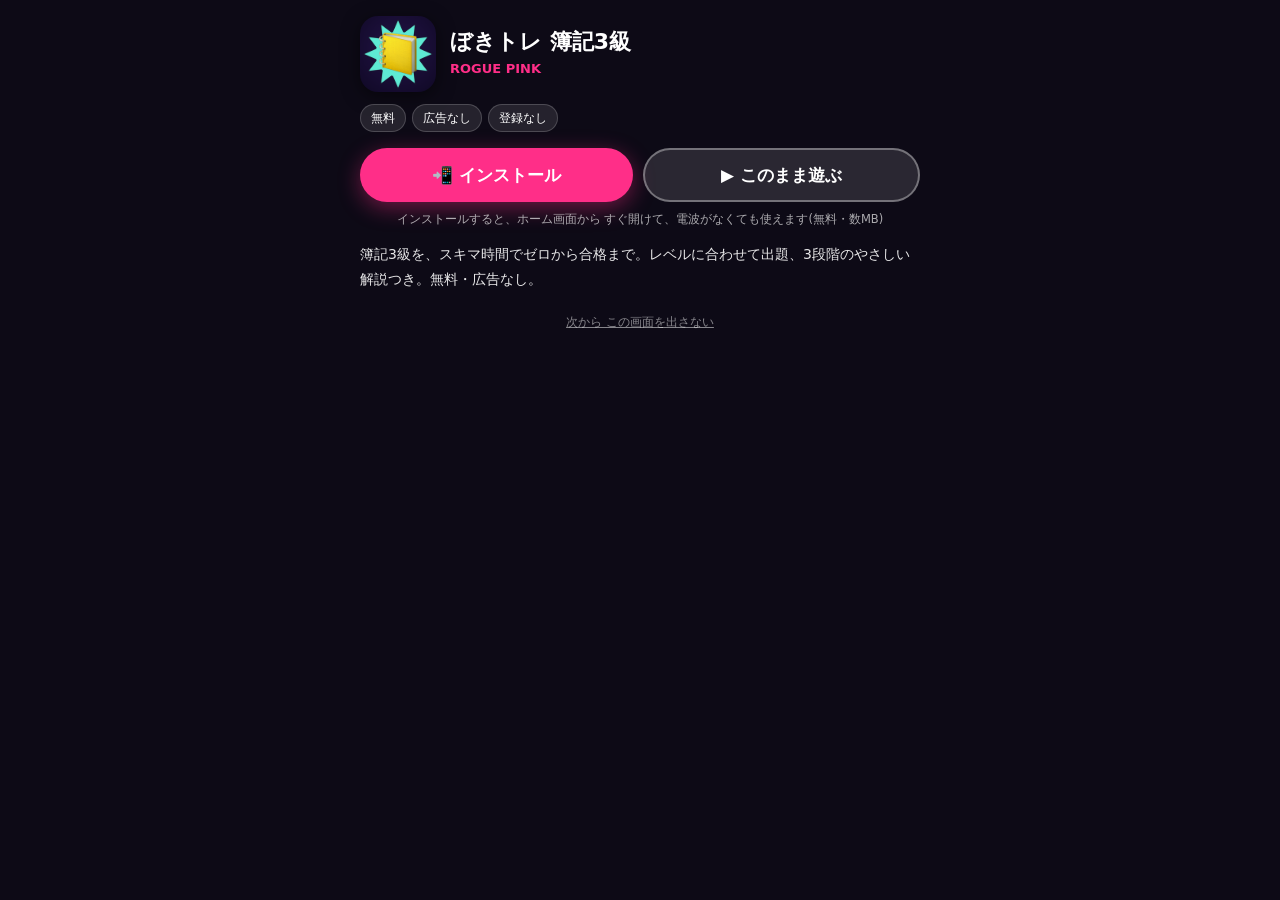
==== index.html @ 9b5cdcf1 "ぼきトレ 簿記3級: 土台(科目一覧・書き方の決まり・確認の道具) Co-Authored-By: Claude Opus 5.5 <noreply@anthropic.com>" ====
<!doctype html>
<html lang="ja">
<head>
<meta charset="utf-8">
<meta name="viewport" content="width=device-width, initial-scale=1, maximum-scale=1, user-scalable=no, viewport-fit=cover">
<meta name="theme-color" content="#0f1a2e">
<title>ぼきトレ 簿記3級</title>
<meta name="description" content="簿記3級を、スキマ時間でゼロから合格まで。レベルに合わせて出題、3段階のやさしい解説つき。無料・広告なし。">
<link rel="manifest" href="manifest.webmanifest">
<link rel="apple-touch-icon" href="apple-touch-icon.png">
<meta name="mobile-web-app-capable" content="yes">
<meta name="apple-mobile-web-app-capable" content="yes">
<meta name="apple-mobile-web-app-title" content="ぼきトレ">
<meta name="apple-mobile-web-app-status-bar-style" content="black-translucent">
<meta property="og:type" content="website">
<meta property="og:title" content="ぼきトレ 簿記3級">
<meta property="og:description" content="簿記3級を、スキマ時間でゼロから合格まで。レベルに合わせて出題、3段階のやさしい解説つき。無料・広告なし。">
<meta property="og:image" content="https://roguepink.github.io/boki3/ogp.jpg">
<meta property="og:image:width" content="1200">
<meta property="og:image:height" content="630">
<meta name="twitter:card" content="summary_large_image">
<style>
  :root { color-scheme: dark; }
  * { box-sizing: border-box; }
  html, body { margin: 0; height: 100%; overflow: hidden; background: #0f1a2e; color: #fff;
    font-family: "Hiragino Sans", "Hiragino Kaku Gothic ProN", "Yu Gothic UI", "Meiryo", "Noto Sans JP", system-ui, sans-serif; }
  canvas { position: fixed; inset: 0; width: 100%; height: 100%; touch-action: none; }
  .overlay { position: fixed; inset: 0; display: flex; flex-direction: column; align-items: center; justify-content: center;
    gap: 16px; text-align: center; padding: env(safe-area-inset-top) 24px env(safe-area-inset-bottom); background: rgba(10, 6, 24, .72); }
  .overlay.hidden { display: none; }
  h1 { margin: 0; font-size: clamp(28px, 8vw, 48px); font-weight: 900; line-height: 1.25; }
  p { margin: 0; line-height: 1.7; }
  button { font: inherit; font-weight: 800; font-size: 20px; padding: 14px 36px; border: 3px solid #1b1430; border-radius: 999px;
    background: #ffe066; color: #1b1430; cursor: pointer; touch-action: manipulation; -webkit-tap-highlight-color: transparent; }
  #hud { position: fixed; top: calc(env(safe-area-inset-top) + 10px); left: 0; right: 0; display: flex; justify-content: space-between;
    padding: 0 16px; font-weight: 800; font-size: 18px; pointer-events: none; text-shadow: 0 2px 0 #1b1430; }
</style>
</head>
<body>
<canvas id="game"></canvas>
<div id="hud"><span id="score">0</span><span id="best"></span></div>
<div id="title" class="overlay">
  <h1>ぼきトレ 簿記3級</h1>
  <p>簿記3級を、スキマ時間でゼロから合格まで。レベルに合わせて出題、3段階のやさしい解説つき。無料・広告なし。</p>
  <button id="btnPlay" type="button">あそぶ</button>
</div>
<div id="over" class="overlay hidden">
  <h1 id="overText">おしまい</h1>
  <p id="overScore"></p>
  <button id="btnAgain" type="button">もういっかい</button>
</div>
<script>
'use strict';
/* ★ これは「ひな型」。ゲームの中身(update / draw / 入力)を ここに作りこむ。
   守ること: 論理サイズを固定して拡縮・タップ操作・最初のタップで開始・ポーズ(blur)・ハイスコア(localStorage)・壊れても固まらない */
var CONFIG = { W: 360, H: 640, DT: 1 / 60, BEST_KEY: 'boki3-best' };
var cv = document.getElementById('game'), ctx = cv.getContext('2d');
var G = { state: 'title', score: 0, best: 0, t: 0, px: CONFIG.W / 2, paused: false };
try { G.best = +localStorage.getItem(CONFIG.BEST_KEY) || 0; } catch (e) {}
document.getElementById('best').textContent = G.best ? 'ベスト ' + G.best : '';

function resize() {
  var dpr = Math.min(window.devicePixelRatio || 1, 3);
  cv.width = Math.round(innerWidth * dpr); cv.height = Math.round(innerHeight * dpr);
  var s = Math.min(cv.width / CONFIG.W, cv.height / CONFIG.H);
  ctx.setTransform(s, 0, 0, s, (cv.width - CONFIG.W * s) / 2, (cv.height - CONFIG.H * s) / 2);
}
addEventListener('resize', resize); resize();

function toLogical(ev) {
  var r = cv.getBoundingClientRect(), s = Math.min(r.width / CONFIG.W, r.height / CONFIG.H);
  return { x: (ev.clientX - r.left - (r.width - CONFIG.W * s) / 2) / s, y: (ev.clientY - r.top - (r.height - CONFIG.H * s) / 2) / s };
}
cv.addEventListener('pointerdown', function (ev) { if (G.state === 'play') G.px = toLogical(ev).x; });
cv.addEventListener('pointermove', function (ev) { if (G.state === 'play' && ev.buttons) G.px = toLogical(ev).x; });
addEventListener('keydown', function (ev) { if (ev.key === 'ArrowLeft') G.px -= 20; if (ev.key === 'ArrowRight') G.px += 20; });

function start(ev) {
  G.state = 'play'; G.score = 0; G.t = 0; G.px = CONFIG.W / 2;
  document.getElementById('title').classList.add('hidden'); document.getElementById('over').classList.add('hidden');
  // iPhone / Android で最初のタップのあとに全画面にする(失敗してもそのまま遊べる)。#play の自動開始では やらない
  if (ev && ev.isTrusted) try {
    var el = document.documentElement, fs = el.requestFullscreen || el.webkitRequestFullscreen;
    var pr = fs && fs.call(el);
    if (pr && pr.catch) pr.catch(function () {});   // 断られても(自動確認のときなど)エラーにしない
  } catch (e) {}
}
function finish() {
  G.state = 'over';
  if (G.score > G.best) { G.best = G.score; try { localStorage.setItem(CONFIG.BEST_KEY, String(G.best)); } catch (e) {} }
  document.getElementById('overScore').textContent = 'スコア ' + G.score + (G.best ? ' / ベスト ' + G.best : '');
  document.getElementById('over').classList.remove('hidden');
}
document.getElementById('btnPlay').addEventListener('click', start);
document.getElementById('btnAgain').addEventListener('click', start);
document.addEventListener('visibilitychange', function () { if (document.hidden) G.paused = true; else G.paused = false; });

function update(dt) {
  G.t += dt; G.score = Math.floor(G.t * 10);
  G.px = Math.max(20, Math.min(CONFIG.W - 20, G.px));
  if (G.t > 15) finish();                       // ← ひな型: 15秒で おしまい。ここに ゲームの勝ち負けを書く
  document.getElementById('score').textContent = G.score;
}
function draw() {
  ctx.fillStyle = '#0f1a2e'; ctx.fillRect(-1000, -1000, 3000, 3000);
  ctx.fillStyle = '#ffe066'; ctx.beginPath(); ctx.arc(G.px, CONFIG.H - 120, 20, 0, 6.283); ctx.fill();   // ← ひな型の 丸
}

var last = 0, acc = 0;
function loop(now) {
  requestAnimationFrame(loop);
  try {
    var dt = Math.min((now - last) / 1000, 0.05); last = now;
    if (G.state === 'play' && !G.paused) { acc += dt; while (acc >= CONFIG.DT) { update(CONFIG.DT); acc -= CONFIG.DT; } }
    draw();
  } catch (e) { console.error(e); }             // 1回の失敗で 全体が止まらないように
}
requestAnimationFrame(function (t) { last = t; loop(t); });
// 確認用: アドレスのうしろに #play をつけると、タイトルを飛ばして すぐ始まる(スクショ・自動確認で使う)
if (location.hash === '#play') start();

// LINE の中で開いたときだけ、1回だけ案内する(LINE の中は画面が小さく、ホーム画面にも入れられない)
(function () {
  var seenKey = 'boki3-line-tip', seen = false;
  try { seen = localStorage.getItem(seenKey) === '1'; } catch (e) {}
  var standalone = (window.matchMedia && matchMedia('(display-mode: standalone)').matches) || navigator.standalone === true;
  if (!/\bLine\//i.test(navigator.userAgent) || standalone || seen) return;
  var bar = document.createElement('div');
  bar.style.cssText = 'position:fixed;left:8px;right:8px;top:calc(64px + env(safe-area-inset-top,0px));z-index:99999;background:#fffaf0;color:#1b1430;border:3px solid #1b1430;border-radius:14px;padding:10px 40px 10px 12px;font:700 13px/1.5 system-ui,sans-serif';
  bar.textContent = 'LINEの中だと画面が小さめです。右下の「…」(または右上の︙)から「ブラウザで開く」を選ぶと、大きく遊べて、ホーム画面にも入れられます。';
  var x = document.createElement('button'); x.type = 'button'; x.setAttribute('aria-label', 'とじる'); x.textContent = '×';
  x.style.cssText = 'position:absolute;top:4px;right:6px;width:32px;height:32px;min-height:0;padding:0;border:0;border-radius:0;box-shadow:none;background:none;font:900 20px/1 system-ui;color:#1b1430;cursor:pointer';
  x.addEventListener('click', function () { try { localStorage.setItem(seenKey, '1'); } catch (e) {} bar.remove(); });
  bar.appendChild(x); addEventListener('load', function () { document.body.appendChild(bar); setTimeout(function () { try { localStorage.setItem(seenKey, '1'); } catch (e) {} bar.remove(); }, 8000); });   // 8秒で消す(遊ぶ画面の合図にかぶらないように。2026-11-14 daruma)
})();

// ホーム画面に入れられる(アプリのように開く)ための登録。file:// や 登録できない所では 何もしない
if ('serviceWorker' in navigator && /^https?:$/.test(location.protocol)) {
  addEventListener('load', function () { navigator.serviceWorker.register('sw.js').catch(function () {}); });
}
</script>
<script>
  // はじめの画面(Google Play 風: インストール / このまま遊ぶ)。install.js が出す。ホーム画面から開いたときは出ない
  window.INSTALL_GATE = { id: 'boki3', name: 'ぼきトレ 簿記3級', icon: 'icon-192.png', tagline: '', desc: '簿記3級を、スキマ時間でゼロから合格まで。レベルに合わせて出題、3段階のやさしい解説つき。無料・広告なし。',
    points: [], shots: [], badges: ['無料', '広告なし', '登録なし'] };
</script>
<script src="install.js"></script>
</body>
</html>
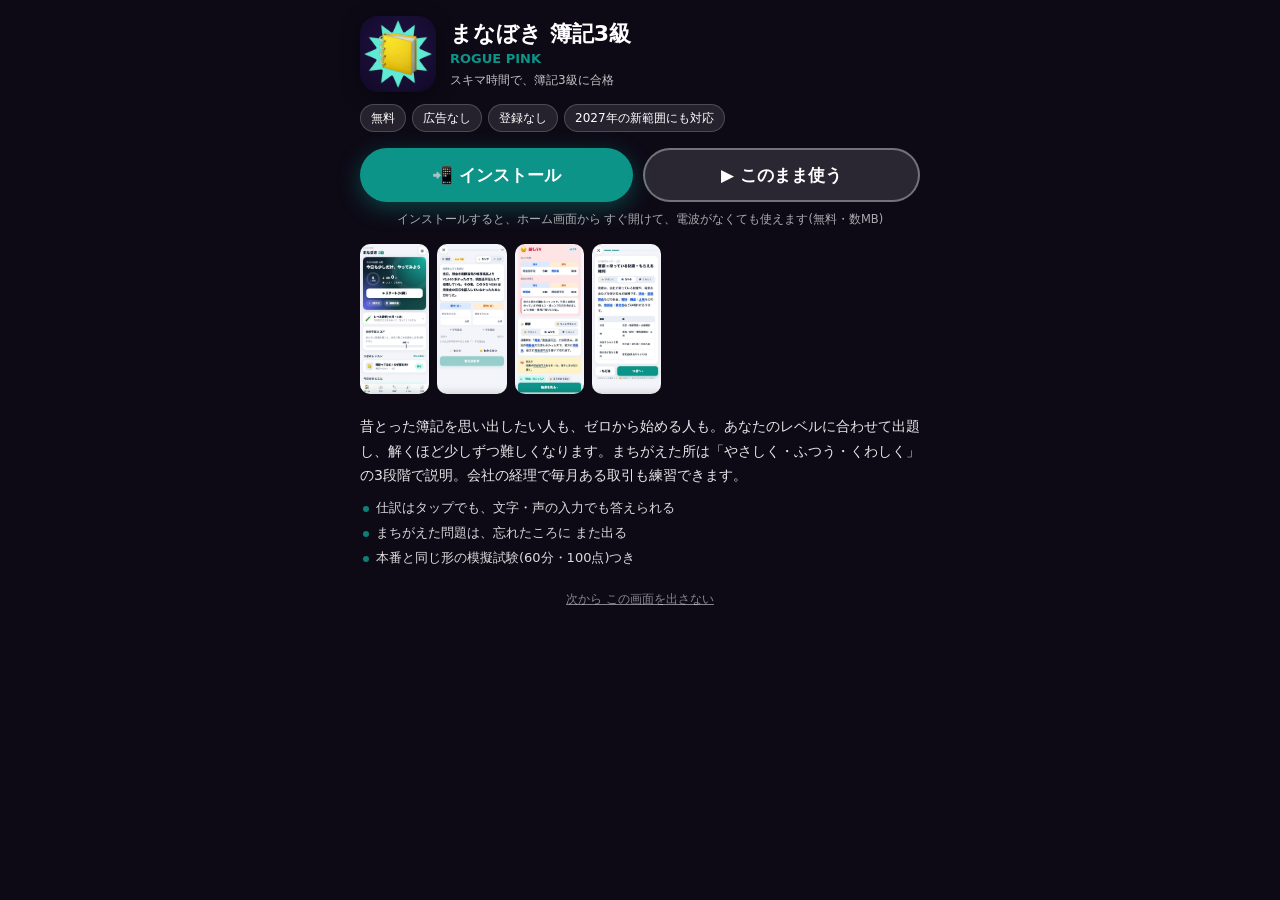
==== commit 58b43dd7: "まなぼき 簿記3級: 最初の完成版 - レベル診断・習熟度で難しさが変わる出題・復習(間隔をあけてもう一度) - 3段階の解説(やさしく/ふつう/くわしく)・まちがいに合わせた補足 - 仕訳はタップ/" ====
--- a/index.html
+++ b/index.html
@@ -2,148 +2,68 @@
 <html lang="ja">
 <head>
 <meta charset="utf-8">
-<meta name="viewport" content="width=device-width, initial-scale=1, maximum-scale=1, user-scalable=no, viewport-fit=cover">
-<meta name="theme-color" content="#0f1a2e">
-<title>ぼきトレ 簿記3級</title>
+<meta name="viewport" content="width=device-width, initial-scale=1, viewport-fit=cover">
+<meta name="theme-color" content="#f3f5fa">
+<title>まなぼき 簿記3級</title>
 <meta name="description" content="簿記3級を、スキマ時間でゼロから合格まで。レベルに合わせて出題、3段階のやさしい解説つき。無料・広告なし。">
 <link rel="manifest" href="manifest.webmanifest">
 <link rel="apple-touch-icon" href="apple-touch-icon.png">
+<link rel="icon" href="icon-192.png">
 <meta name="mobile-web-app-capable" content="yes">
 <meta name="apple-mobile-web-app-capable" content="yes">
-<meta name="apple-mobile-web-app-title" content="ぼきトレ">
-<meta name="apple-mobile-web-app-status-bar-style" content="black-translucent">
+<meta name="apple-mobile-web-app-title" content="まなぼき">
+<meta name="apple-mobile-web-app-status-bar-style" content="default">
 <meta property="og:type" content="website">
-<meta property="og:title" content="ぼきトレ 簿記3級">
+<meta property="og:title" content="まなぼき 簿記3級">
 <meta property="og:description" content="簿記3級を、スキマ時間でゼロから合格まで。レベルに合わせて出題、3段階のやさしい解説つき。無料・広告なし。">
 <meta property="og:image" content="https://roguepink.github.io/boki3/ogp.jpg">
 <meta property="og:image:width" content="1200">
 <meta property="og:image:height" content="630">
 <meta name="twitter:card" content="summary_large_image">
-<style>
-  :root { color-scheme: dark; }
-  * { box-sizing: border-box; }
-  html, body { margin: 0; height: 100%; overflow: hidden; background: #0f1a2e; color: #fff;
-    font-family: "Hiragino Sans", "Hiragino Kaku Gothic ProN", "Yu Gothic UI", "Meiryo", "Noto Sans JP", system-ui, sans-serif; }
-  canvas { position: fixed; inset: 0; width: 100%; height: 100%; touch-action: none; }
-  .overlay { position: fixed; inset: 0; display: flex; flex-direction: column; align-items: center; justify-content: center;
-    gap: 16px; text-align: center; padding: env(safe-area-inset-top) 24px env(safe-area-inset-bottom); background: rgba(10, 6, 24, .72); }
-  .overlay.hidden { display: none; }
-  h1 { margin: 0; font-size: clamp(28px, 8vw, 48px); font-weight: 900; line-height: 1.25; }
-  p { margin: 0; line-height: 1.7; }
-  button { font: inherit; font-weight: 800; font-size: 20px; padding: 14px 36px; border: 3px solid #1b1430; border-radius: 999px;
-    background: #ffe066; color: #1b1430; cursor: pointer; touch-action: manipulation; -webkit-tap-highlight-color: transparent; }
-  #hud { position: fixed; top: calc(env(safe-area-inset-top) + 10px); left: 0; right: 0; display: flex; justify-content: space-between;
-    padding: 0 16px; font-weight: 800; font-size: 18px; pointer-events: none; text-shadow: 0 2px 0 #1b1430; }
-</style>
+<link rel="stylesheet" href="css/app.css">
 </head>
 <body>
-<canvas id="game"></canvas>
-<div id="hud"><span id="score">0</span><span id="best"></span></div>
-<div id="title" class="overlay">
-  <h1>ぼきトレ 簿記3級</h1>
-  <p>簿記3級を、スキマ時間でゼロから合格まで。レベルに合わせて出題、3段階のやさしい解説つき。無料・広告なし。</p>
-  <button id="btnPlay" type="button">あそぶ</button>
-</div>
-<div id="over" class="overlay hidden">
-  <h1 id="overText">おしまい</h1>
-  <p id="overScore"></p>
-  <button id="btnAgain" type="button">もういっかい</button>
-</div>
+<div id="app"><div style="padding:40vh 0 0;text-align:center;color:#8a94aa;font-family:sans-serif">読みこみ中…</div></div>
+<nav id="nav" class="hide"><div class="in">
+  <button data-tab="home"><span class="i">🏠</span>ホーム</button>
+  <button data-tab="learn"><span class="i">📖</span>学ぶ</button>
+  <button data-tab="practice"><span class="i">✏️</span>練習</button>
+  <button data-tab="dict"><span class="i">🔎</span>じてん</button>
+  <button data-tab="stats"><span class="i">📈</span>記録</button>
+</div></nav>
+<div id="sheetBack"></div>
+<div id="sheet"><div class="in"></div></div>
+<div id="toast"></div>
+
+<script src="js/core.js"></script>
+<script src="js/accounts.js"></script>
+<script src="js/figs.js"></script>
+<!-- 中身(js/files.js の一覧と同じ順。足したら両方に書く) -->
+<script src="js/data/q-a.js"></script>
+<script src="js/data/q-b.js"></script>
+<script src="js/data/q-c.js"></script>
+<script src="js/data/lessons-a.js"></script>
+<script src="js/data/lessons-b.js"></script>
+<script src="js/data/glossary-a.js"></script>
+<script src="js/data/glossary-b.js"></script>
+<script src="js/data/tips.js"></script>
+<script src="js/data/exam.js"></script>
+<script src="js/engine.js"></script>
+<script src="js/app.js"></script>
 <script>
-'use strict';
-/* ★ これは「ひな型」。ゲームの中身(update / draw / 入力)を ここに作りこむ。
-   守ること: 論理サイズを固定して拡縮・タップ操作・最初のタップで開始・ポーズ(blur)・ハイスコア(localStorage)・壊れても固まらない */
-var CONFIG = { W: 360, H: 640, DT: 1 / 60, BEST_KEY: 'boki3-best' };
-var cv = document.getElementById('game'), ctx = cv.getContext('2d');
-var G = { state: 'title', score: 0, best: 0, t: 0, px: CONFIG.W / 2, paused: false };
-try { G.best = +localStorage.getItem(CONFIG.BEST_KEY) || 0; } catch (e) {}
-document.getElementById('best').textContent = G.best ? 'ベスト ' + G.best : '';
-
-function resize() {
-  var dpr = Math.min(window.devicePixelRatio || 1, 3);
-  cv.width = Math.round(innerWidth * dpr); cv.height = Math.round(innerHeight * dpr);
-  var s = Math.min(cv.width / CONFIG.W, cv.height / CONFIG.H);
-  ctx.setTransform(s, 0, 0, s, (cv.width - CONFIG.W * s) / 2, (cv.height - CONFIG.H * s) / 2);
-}
-addEventListener('resize', resize); resize();
-
-function toLogical(ev) {
-  var r = cv.getBoundingClientRect(), s = Math.min(r.width / CONFIG.W, r.height / CONFIG.H);
-  return { x: (ev.clientX - r.left - (r.width - CONFIG.W * s) / 2) / s, y: (ev.clientY - r.top - (r.height - CONFIG.H * s) / 2) / s };
-}
-cv.addEventListener('pointerdown', function (ev) { if (G.state === 'play') G.px = toLogical(ev).x; });
-cv.addEventListener('pointermove', function (ev) { if (G.state === 'play' && ev.buttons) G.px = toLogical(ev).x; });
-addEventListener('keydown', function (ev) { if (ev.key === 'ArrowLeft') G.px -= 20; if (ev.key === 'ArrowRight') G.px += 20; });
-
-function start(ev) {
-  G.state = 'play'; G.score = 0; G.t = 0; G.px = CONFIG.W / 2;
-  document.getElementById('title').classList.add('hidden'); document.getElementById('over').classList.add('hidden');
-  // iPhone / Android で最初のタップのあとに全画面にする(失敗してもそのまま遊べる)。#play の自動開始では やらない
-  if (ev && ev.isTrusted) try {
-    var el = document.documentElement, fs = el.requestFullscreen || el.webkitRequestFullscreen;
-    var pr = fs && fs.call(el);
-    if (pr && pr.catch) pr.catch(function () {});   // 断られても(自動確認のときなど)エラーにしない
-  } catch (e) {}
-}
-function finish() {
-  G.state = 'over';
-  if (G.score > G.best) { G.best = G.score; try { localStorage.setItem(CONFIG.BEST_KEY, String(G.best)); } catch (e) {} }
-  document.getElementById('overScore').textContent = 'スコア ' + G.score + (G.best ? ' / ベスト ' + G.best : '');
-  document.getElementById('over').classList.remove('hidden');
-}
-document.getElementById('btnPlay').addEventListener('click', start);
-document.getElementById('btnAgain').addEventListener('click', start);
-document.addEventListener('visibilitychange', function () { if (document.hidden) G.paused = true; else G.paused = false; });
-
-function update(dt) {
-  G.t += dt; G.score = Math.floor(G.t * 10);
-  G.px = Math.max(20, Math.min(CONFIG.W - 20, G.px));
-  if (G.t > 15) finish();                       // ← ひな型: 15秒で おしまい。ここに ゲームの勝ち負けを書く
-  document.getElementById('score').textContent = G.score;
-}
-function draw() {
-  ctx.fillStyle = '#0f1a2e'; ctx.fillRect(-1000, -1000, 3000, 3000);
-  ctx.fillStyle = '#ffe066'; ctx.beginPath(); ctx.arc(G.px, CONFIG.H - 120, 20, 0, 6.283); ctx.fill();   // ← ひな型の 丸
-}
-
-var last = 0, acc = 0;
-function loop(now) {
-  requestAnimationFrame(loop);
-  try {
-    var dt = Math.min((now - last) / 1000, 0.05); last = now;
-    if (G.state === 'play' && !G.paused) { acc += dt; while (acc >= CONFIG.DT) { update(CONFIG.DT); acc -= CONFIG.DT; } }
-    draw();
-  } catch (e) { console.error(e); }             // 1回の失敗で 全体が止まらないように
-}
-requestAnimationFrame(function (t) { last = t; loop(t); });
-// 確認用: アドレスのうしろに #play をつけると、タイトルを飛ばして すぐ始まる(スクショ・自動確認で使う)
-if (location.hash === '#play') start();
-
-// LINE の中で開いたときだけ、1回だけ案内する(LINE の中は画面が小さく、ホーム画面にも入れられない)
-(function () {
-  var seenKey = 'boki3-line-tip', seen = false;
-  try { seen = localStorage.getItem(seenKey) === '1'; } catch (e) {}
-  var standalone = (window.matchMedia && matchMedia('(display-mode: standalone)').matches) || navigator.standalone === true;
-  if (!/\bLine\//i.test(navigator.userAgent) || standalone || seen) return;
-  var bar = document.createElement('div');
-  bar.style.cssText = 'position:fixed;left:8px;right:8px;top:calc(64px + env(safe-area-inset-top,0px));z-index:99999;background:#fffaf0;color:#1b1430;border:3px solid #1b1430;border-radius:14px;padding:10px 40px 10px 12px;font:700 13px/1.5 system-ui,sans-serif';
-  bar.textContent = 'LINEの中だと画面が小さめです。右下の「…」(または右上の︙)から「ブラウザで開く」を選ぶと、大きく遊べて、ホーム画面にも入れられます。';
-  var x = document.createElement('button'); x.type = 'button'; x.setAttribute('aria-label', 'とじる'); x.textContent = '×';
-  x.style.cssText = 'position:absolute;top:4px;right:6px;width:32px;height:32px;min-height:0;padding:0;border:0;border-radius:0;box-shadow:none;background:none;font:900 20px/1 system-ui;color:#1b1430;cursor:pointer';
-  x.addEventListener('click', function () { try { localStorage.setItem(seenKey, '1'); } catch (e) {} bar.remove(); });
-  bar.appendChild(x); addEventListener('load', function () { document.body.appendChild(bar); setTimeout(function () { try { localStorage.setItem(seenKey, '1'); } catch (e) {} bar.remove(); }, 8000); });   // 8秒で消す(遊ぶ画面の合図にかぶらないように。2026-11-14 daruma)
-})();
-
-// ホーム画面に入れられる(アプリのように開く)ための登録。file:// や 登録できない所では 何もしない
-if ('serviceWorker' in navigator && /^https?:$/.test(location.protocol)) {
-  addEventListener('load', function () { navigator.serviceWorker.register('sw.js').catch(function () {}); });
-}
-</script>
-<script>
-  // はじめの画面(Google Play 風: インストール / このまま遊ぶ)。install.js が出す。ホーム画面から開いたときは出ない
-  window.INSTALL_GATE = { id: 'boki3', name: 'ぼきトレ 簿記3級', icon: 'icon-192.png', tagline: '', desc: '簿記3級を、スキマ時間でゼロから合格まで。レベルに合わせて出題、3段階のやさしい解説つき。無料・広告なし。',
-    points: [], shots: [], badges: ['無料', '広告なし', '登録なし'] };
+  window.INSTALL_GATE = {
+    id: 'boki3', name: 'まなぼき 簿記3級', icon: 'icon-192.png', color: '#0d9488',
+    tagline: 'スキマ時間で、簿記3級に合格',
+    badges: ['無料', '広告なし', '登録なし', '2027年の新範囲にも対応'],
+    shots: ['shots/1.jpg', 'shots/2.jpg', 'shots/3.jpg', 'shots/4.jpg'],
+    desc: '昔とった簿記を思い出したい人も、ゼロから始める人も。あなたのレベルに合わせて出題し、解くほど少しずつ難しくなります。まちがえた所は「やさしく・ふつう・くわしく」の3段階で説明。会社の経理で毎月ある取引も練習できます。',
+    points: ['仕訳はタップでも、文字・声の入力でも答えられる', 'まちがえた問題は、忘れたころに また出る', '本番と同じ形の模擬試験(60分・100点)つき'],
+    playLabel: '▶ このまま使う', laterLabel: 'あとで(このまま使う)'
+  };
 </script>
 <script src="install.js"></script>
+<script>
+  if ('serviceWorker' in navigator && location.protocol === 'https:') { navigator.serviceWorker.register('sw.js').catch(function () { }); }
+</script>
 </body>
 </html>
--- a/css/app.css
+++ b/css/app.css
@@ -0,0 +1,426 @@
+/* まなぼき 簿記3級 — 見た目 */
+:root {
+  --bg: #f3f5fa; --bg2: #e9edf6; --card: #ffffff; --ink: #0f1a2e; --ink2: #4a5670; --ink3: #8a94aa; --line: #e3e8f2;
+  --pri: #0d9488; --pri2: #14b8a6; --pri-soft: #ccfbf1; --pri-ink: #ffffff;
+  --dr: #2563eb; --dr-soft: #dbeafe; --cr: #ea580c; --cr-soft: #ffedd5;
+  --ok: #16a34a; --ok-soft: #dcfce7; --ng: #e11d48; --ng-soft: #ffe4e6; --warn: #d97706; --warn-soft: #fef3c7;
+  --g-as: #2563eb; --g-li: #ea580c; --g-eq: #7c3aed; --g-re: #059669; --g-ex: #db2777; --g-mi: #64748b; --g-ot: #64748b;
+  --hero1: #0f1a2e; --hero2: #134e4a;
+  --sh: 0 1px 2px rgba(15, 26, 46, .05), 0 4px 16px rgba(15, 26, 46, .06);
+  --sh2: 0 8px 30px rgba(15, 26, 46, .14);
+  --nav-bg: rgba(255, 255, 255, .88); --pri-sh: rgba(13, 148, 136, .35); --dr-line: rgba(37, 99, 235, .45); --cr-line: rgba(234, 88, 12, .45); --heat1: rgba(13, 148, 136, .3); --heat2: rgba(13, 148, 136, .6);
+  --r: 18px; --r2: 12px;
+  --safe-b: env(safe-area-inset-bottom, 0px); --safe-t: env(safe-area-inset-top, 0px);
+  --font: -apple-system, BlinkMacSystemFont, "Hiragino Sans", "Hiragino Kaku Gothic ProN", "Noto Sans JP", "Yu Gothic UI", Meiryo, sans-serif;
+  color-scheme: light;
+}
+@media (prefers-color-scheme: dark) {
+  :root:not([data-theme="light"]) {
+    --bg: #0b1220; --bg2: #111a2c; --card: #151f33; --ink: #eef2fa; --ink2: #b4bfd4; --ink3: #7c88a2; --line: #24304a;
+    --pri: #2dd4bf; --pri2: #5eead4; --pri-soft: #0f3b38; --pri-ink: #062420;
+    --dr: #60a5fa; --dr-soft: #172a4d; --cr: #fb923c; --cr-soft: #47240f;
+    --ok: #4ade80; --ok-soft: #12351f; --ng: #fb7185; --ng-soft: #44111f; --warn: #fbbf24; --warn-soft: #3d2c0a;
+    --g-as: #60a5fa; --g-li: #fb923c; --g-eq: #a78bfa; --g-re: #34d399; --g-ex: #f472b6; --g-mi: #94a3b8; --g-ot: #94a3b8;
+    --hero1: #0f1a2e; --hero2: #115e59;
+    --sh: 0 1px 2px rgba(0, 0, 0, .3), 0 4px 16px rgba(0, 0, 0, .25); --sh2: 0 8px 30px rgba(0, 0, 0, .5);
+    --nav-bg: rgba(21, 31, 51, .88); --pri-sh: rgba(45, 212, 191, .28); --dr-line: rgba(96, 165, 250, .5); --cr-line: rgba(251, 146, 60, .5); --heat1: rgba(45, 212, 191, .3); --heat2: rgba(45, 212, 191, .6);
+    color-scheme: dark;
+  }
+}
+:root[data-theme="dark"] {
+  --nav-bg: rgba(21, 31, 51, .88); --pri-sh: rgba(45, 212, 191, .28); --dr-line: rgba(96, 165, 250, .5); --cr-line: rgba(251, 146, 60, .5); --heat1: rgba(45, 212, 191, .3); --heat2: rgba(45, 212, 191, .6);
+  --bg: #0b1220; --bg2: #111a2c; --card: #151f33; --ink: #eef2fa; --ink2: #b4bfd4; --ink3: #7c88a2; --line: #24304a;
+  --pri: #2dd4bf; --pri2: #5eead4; --pri-soft: #0f3b38; --pri-ink: #062420;
+  --dr: #60a5fa; --dr-soft: #172a4d; --cr: #fb923c; --cr-soft: #47240f;
+  --ok: #4ade80; --ok-soft: #12351f; --ng: #fb7185; --ng-soft: #44111f; --warn: #fbbf24; --warn-soft: #3d2c0a;
+  --g-as: #60a5fa; --g-li: #fb923c; --g-eq: #a78bfa; --g-re: #34d399; --g-ex: #f472b6; --g-mi: #94a3b8; --g-ot: #94a3b8;
+  --sh: 0 1px 2px rgba(0, 0, 0, .3), 0 4px 16px rgba(0, 0, 0, .25); --sh2: 0 8px 30px rgba(0, 0, 0, .5);
+  color-scheme: dark;
+}
+:root[data-size="l"] { font-size: 18px; }
+* { box-sizing: border-box; -webkit-tap-highlight-color: transparent; }
+html, body { margin: 0; padding: 0; background: var(--bg); color: var(--ink); font-family: var(--font); font-size: 16px; line-height: 1.65; -webkit-text-size-adjust: 100%; }
+body { min-height: 100vh; overscroll-behavior-y: none; }
+button { font: inherit; color: inherit; border: 0; background: none; padding: 0; cursor: pointer; touch-action: manipulation; }
+input, textarea { font: inherit; color: inherit; }
+b, strong { font-weight: 800; }
+.hide { display: none !important; }
+
+/* 画面のわく */
+#app { max-width: 640px; margin: 0 auto; min-height: 100vh; min-height: 100dvh; position: relative; }
+.scr { padding: calc(12px + var(--safe-t)) 16px calc(96px + var(--safe-b)); animation: scrIn .28s ease both; }
+.scr.noNav { padding-bottom: calc(24px + var(--safe-b)); }
+@keyframes scrIn { from { opacity: 0; transform: translateY(8px); } to { opacity: 1; transform: none; } }
+.top { display: flex; align-items: center; gap: 10px; min-height: 48px; margin-bottom: 8px; }
+.top h1 { font-size: 20px; margin: 0; flex: 1; letter-spacing: .02em; }
+.top .sub { font-size: 12px; color: var(--ink3); }
+.iconBtn { width: 42px; height: 42px; border-radius: 14px; display: inline-flex; align-items: center; justify-content: center; font-size: 20px; background: var(--card); box-shadow: var(--sh); flex: none; }
+.iconBtn:active { transform: scale(.94); }
+.back { font-size: 22px; }
+
+/* 下のタブ */
+#nav { position: fixed; left: 0; right: 0; bottom: 0; z-index: 30; background: var(--nav-bg); -webkit-backdrop-filter: blur(16px); backdrop-filter: blur(16px); border-top: 1px solid var(--line); padding-bottom: var(--safe-b); }
+#nav .in { max-width: 640px; margin: 0 auto; display: flex; }
+#nav button { flex: 1; padding: 8px 0 7px; display: flex; flex-direction: column; align-items: center; gap: 1px; font-size: 11px; color: var(--ink3); font-weight: 700; }
+#nav button .i { font-size: 22px; line-height: 1.1; filter: grayscale(1); opacity: .6; transition: all .2s; }
+#nav button.on { color: var(--pri); }
+#nav button.on .i { filter: none; opacity: 1; transform: translateY(-1px) scale(1.08); }
+
+/* カード */
+.card { background: var(--card); border-radius: var(--r); box-shadow: var(--sh); padding: 16px; margin-bottom: 14px; }
+.card.tight { padding: 12px 14px; }
+.card h2, .sec { font-size: 15px; margin: 0 0 10px; color: var(--ink2); font-weight: 800; letter-spacing: .03em; }
+.sec { margin: 22px 4px 10px; display: flex; align-items: center; gap: 8px; }
+.sec .more { margin-left: auto; font-size: 12px; color: var(--pri); font-weight: 700; }
+.muted { color: var(--ink3); font-size: 13px; }
+.small { font-size: 13px; }
+.row { display: flex; align-items: center; gap: 10px; }
+.grow { flex: 1; min-width: 0; }
+.center { text-align: center; }
+.mt8 { margin-top: 8px; } .mt12 { margin-top: 12px; } .mt16 { margin-top: 16px; } .mb0 { margin-bottom: 0; }
+
+/* ヒーロー(ホームの上) */
+.hero { position: relative; overflow: hidden; border-radius: 24px; padding: 20px; color: #fff; background: radial-gradient(120% 140% at 100% 0%, #14b8a6 0%, rgba(20, 184, 166, 0) 55%), radial-gradient(90% 120% at 0% 100%, #6366f1 0%, rgba(99, 102, 241, 0) 60%), linear-gradient(135deg, var(--hero1), var(--hero2)); box-shadow: var(--sh2); margin-bottom: 14px; }
+.hero::after { content: ''; position: absolute; right: -40px; top: -40px; width: 180px; height: 180px; border-radius: 50%; border: 28px solid rgba(255, 255, 255, .06); }
+.hero .hi { font-size: 13px; opacity: .8; }
+.hero .big { font-size: 22px; font-weight: 800; margin: 2px 0 12px; line-height: 1.35; }
+.hero .goal { display: flex; align-items: center; gap: 14px; }
+.hero .goal .txt { flex: 1; font-size: 13px; opacity: .9; }
+.hero .goal .txt b { font-size: 26px; }
+.ring { position: relative; flex: none; }
+.ring svg { display: block; transform: rotate(-90deg); }
+.ring .lbl { position: absolute; inset: 0; display: flex; flex-direction: column; align-items: center; justify-content: center; font-weight: 800; line-height: 1.1; }
+.ring .lbl small { font-size: 10px; font-weight: 700; opacity: .75; }
+.ring circle { transition: stroke-dashoffset .9s cubic-bezier(.2, .8, .2, 1); }
+
+.chips { display: flex; gap: 8px; flex-wrap: wrap; }
+.pill { display: inline-flex; align-items: center; gap: 6px; padding: 7px 12px; border-radius: 999px; font-size: 13px; font-weight: 700; background: var(--bg2); color: var(--ink2); }
+.pill.glass { background: rgba(255, 255, 255, .14); color: #fff; }
+.pill.pri { background: var(--pri-soft); color: var(--pri); }
+.pill.warn { background: var(--warn-soft); color: var(--warn); }
+.pill.ng { background: var(--ng-soft); color: var(--ng); }
+.pill.ok { background: var(--ok-soft); color: var(--ok); }
+
+/* ボタン */
+.btn { display: flex; align-items: center; justify-content: center; gap: 8px; width: 100%; min-height: 54px; padding: 12px 18px; border-radius: 16px; font-weight: 800; font-size: 17px; background: var(--pri); color: var(--pri-ink); box-shadow: 0 6px 18px var(--pri-sh); transition: transform .12s, filter .12s; }
+.btn:active { transform: scale(.97); filter: brightness(.95); }
+.btn.white { background: #fff; color: #0f1a2e; box-shadow: 0 6px 18px rgba(0, 0, 0, .18); }
+.btn.sub { background: var(--card); color: var(--ink); box-shadow: var(--sh); border: 1px solid var(--line); }
+.btn.ghost { background: transparent; color: var(--ink2); box-shadow: none; min-height: 44px; font-size: 15px; }
+.btn.ok { background: var(--ok); color: #fff; }
+.btn.ng { background: var(--ng); color: #fff; }
+.btn[disabled] { opacity: .4; pointer-events: none; }
+.btns2 { display: grid; grid-template-columns: 1fr 1fr; gap: 10px; }
+
+/* メニューのタイル */
+.tiles { display: grid; grid-template-columns: 1fr 1fr; gap: 12px; }
+.tile { background: var(--card); border-radius: var(--r); box-shadow: var(--sh); padding: 14px; text-align: left; display: flex; flex-direction: column; gap: 6px; min-height: 108px; position: relative; overflow: hidden; transition: transform .12s; }
+.tile:active { transform: scale(.97); }
+.tile .ic { font-size: 28px; line-height: 1; }
+.tile .t { font-weight: 800; font-size: 15px; line-height: 1.35; }
+.tile .d { font-size: 12px; color: var(--ink3); line-height: 1.45; }
+.tile.wide { grid-column: 1 / -1; flex-direction: row; align-items: center; min-height: 0; gap: 14px; }
+.tile.wide .ic { font-size: 34px; }
+.tile .badge { position: absolute; right: 10px; top: 10px; }
+.tile.accent { background: linear-gradient(135deg, #4f46e5, #0d9488); color: #fff; }
+.tile.accent .d { color: rgba(255, 255, 255, .8); }
+
+/* 分野のリスト */
+.topic { display: flex; align-items: center; gap: 12px; padding: 12px 14px; background: var(--card); border-radius: var(--r); box-shadow: var(--sh); margin-bottom: 10px; width: 100%; text-align: left; transition: transform .12s; }
+.topic:active { transform: scale(.98); }
+.topic .ic { width: 46px; height: 46px; border-radius: 14px; background: var(--bg2); display: flex; align-items: center; justify-content: center; font-size: 24px; flex: none; }
+.topic .t { font-weight: 800; font-size: 15px; display: block; }
+.topic .d { display: block; font-size: 12px; color: var(--ink3); line-height: 1.45; overflow: hidden; text-overflow: ellipsis; white-space: nowrap; }
+.tile .t, .tile .d { display: block; }
+.bar { height: 7px; border-radius: 99px; background: var(--bg2); overflow: hidden; margin-top: 6px; }
+.bar i { display: block; height: 100%; border-radius: 99px; background: linear-gradient(90deg, var(--pri2), var(--pri)); width: 0; transition: width .9s cubic-bezier(.2, .8, .2, 1); }
+.lvTag { font-size: 11px; font-weight: 800; padding: 2px 8px; border-radius: 99px; flex: none; }
+.lvTag.l0 { background: var(--bg2); color: var(--ink3); }
+.lvTag.l1 { background: var(--dr-soft); color: var(--dr); }
+.lvTag.l2 { background: var(--warn-soft); color: var(--warn); }
+.lvTag.l3 { background: var(--ok-soft); color: var(--ok); }
+
+/* 問題 */
+.qhead { display: flex; align-items: center; gap: 10px; margin-bottom: 12px; }
+.qprog { flex: 1; height: 10px; border-radius: 99px; background: var(--bg2); overflow: hidden; }
+.qprog i { display: block; height: 100%; background: linear-gradient(90deg, var(--pri2), var(--pri)); border-radius: 99px; transition: width .4s; }
+.qmeta { display: flex; gap: 6px; align-items: center; flex-wrap: wrap; margin-bottom: 8px; }
+.qtext { font-size: 17px; font-weight: 700; line-height: 1.75; white-space: pre-wrap; }
+.qcard { background: var(--card); border-radius: var(--r); box-shadow: var(--sh); padding: 16px; margin-bottom: 12px; }
+.seg { display: inline-flex; background: var(--bg2); border-radius: 12px; padding: 3px; gap: 2px; }
+.seg button { padding: 6px 12px; border-radius: 9px; font-size: 13px; font-weight: 800; color: var(--ink3); }
+.seg button.on { background: var(--card); color: var(--ink); box-shadow: var(--sh); }
+.seg.full { display: flex; } .seg.full button { flex: 1; }
+
+/* 仕訳の入力 */
+.jw { display: grid; grid-template-columns: 1fr 1fr; gap: 8px; }
+.jcol .jh { text-align: center; font-weight: 800; font-size: 13px; padding: 6px 0; border-radius: 10px 10px 0 0; letter-spacing: .1em; }
+.jcol.dr .jh { background: var(--dr-soft); color: var(--dr); }
+.jcol.cr .jh { background: var(--cr-soft); color: var(--cr); }
+.jrow { background: var(--card); border: 1.5px solid var(--line); border-radius: 12px; margin-top: 6px; overflow: hidden; position: relative; }
+.jrow .acc, .jrow .amt { display: block; width: 100%; text-align: left; padding: 9px 10px; min-height: 42px; font-weight: 800; font-size: 15px; line-height: 1.3; }
+.jrow .acc { border-bottom: 1px dashed var(--line); }
+.jrow .amt { font-variant-numeric: tabular-nums; text-align: right; }
+.jrow .ph { color: var(--ink3); font-weight: 600; font-size: 13px; }
+.jrow.sel-acc .acc, .jrow.sel-amt .amt { background: var(--pri-soft); }
+.jrow .x { position: absolute; right: 2px; top: 2px; width: 26px; height: 26px; border-radius: 8px; color: var(--ink3); font-size: 14px; }
+.jcol.dr .jrow.filled { border-color: var(--dr-line); }
+.jcol.cr .jrow.filled { border-color: var(--cr-line); }
+.addRow { width: 100%; margin-top: 6px; padding: 8px; border-radius: 12px; border: 1.5px dashed var(--line); color: var(--ink3); font-weight: 800; font-size: 13px; }
+.jsum { display: flex; justify-content: space-between; font-size: 12px; color: var(--ink3); margin-top: 8px; padding: 0 4px; }
+.jsum .bad { color: var(--ng); font-weight: 800; }
+
+/* 選択肢 */
+.opts { display: grid; gap: 10px; }
+.opt { display: flex; align-items: center; gap: 12px; padding: 14px; border-radius: 16px; background: var(--card); box-shadow: var(--sh); border: 2px solid transparent; text-align: left; font-weight: 700; font-size: 16px; line-height: 1.5; transition: transform .1s; }
+.opt:active { transform: scale(.98); }
+.opt .k { width: 30px; height: 30px; border-radius: 10px; background: var(--bg2); display: flex; align-items: center; justify-content: center; font-weight: 800; flex: none; font-size: 14px; color: var(--ink2); }
+.opt.sel { border-color: var(--pri); }
+.opt.right { border-color: var(--ok); background: var(--ok-soft); }
+.opt.wrong { border-color: var(--ng); background: var(--ng-soft); }
+.tf { display: grid; grid-template-columns: 1fr 1fr; gap: 12px; }
+.tf .opt { justify-content: center; font-size: 44px; padding: 18px; font-weight: 900; }
+.tf .opt.o { color: var(--ok); } .tf .opt.x { color: var(--ng); }
+
+/* 数字の入力 */
+.numShow { font-size: 30px; font-weight: 800; text-align: right; padding: 10px 14px; border-radius: 14px; background: var(--bg2); font-variant-numeric: tabular-nums; min-height: 60px; }
+.numShow .u { font-size: 15px; color: var(--ink3); margin-left: 4px; }
+.pad { display: grid; grid-template-columns: repeat(4, 1fr); gap: 8px; margin-top: 10px; }
+.pad button { height: 54px; border-radius: 14px; background: var(--card); box-shadow: var(--sh); font-size: 22px; font-weight: 800; font-variant-numeric: tabular-nums; }
+.pad button:active { transform: scale(.94); background: var(--bg2); }
+.pad .k2 { font-size: 16px; }
+.pad .go { background: var(--pri); color: var(--pri-ink); grid-row: span 2; height: auto; font-size: 17px; }
+
+/* 下から出る板 */
+#sheetBack { position: fixed; inset: 0; background: rgba(8, 12, 24, .45); z-index: 50; opacity: 0; pointer-events: none; transition: opacity .2s; }
+#sheetBack.on { opacity: 1; pointer-events: auto; }
+#sheet { position: fixed; left: 0; right: 0; bottom: 0; z-index: 51; transform: translateY(105%); transition: transform .28s cubic-bezier(.2, .9, .3, 1); }
+#sheet.on { transform: none; }
+#sheet .in { max-width: 640px; margin: 0 auto; background: var(--bg); border-radius: 24px 24px 0 0; padding: 10px 16px calc(18px + var(--safe-b)); max-height: 82vh; overflow-y: auto; -webkit-overflow-scrolling: touch; box-shadow: 0 -10px 40px rgba(0, 0, 0, .2); }
+#sheet .grab { width: 44px; height: 5px; border-radius: 9px; background: var(--line); margin: 0 auto 10px; }
+#sheet h3 { margin: 0 0 10px; font-size: 16px; }
+.accChips { display: grid; grid-template-columns: 1fr 1fr; gap: 8px; }
+.accChip { padding: 12px 10px; border-radius: 14px; background: var(--card); box-shadow: var(--sh); font-weight: 800; font-size: 15px; text-align: center; line-height: 1.3; }
+.accChip:active { transform: scale(.96); }
+.accChip.cur { outline: 2.5px solid var(--pri); }
+.typeBox { display: flex; gap: 8px; }
+.typeBox input { flex: 1; min-width: 0; height: 52px; border-radius: 14px; border: 2px solid var(--line); background: var(--card); padding: 0 14px; font-size: 18px; font-weight: 700; outline: none; }
+.typeBox input:focus { border-color: var(--pri); }
+.mic { width: 52px; height: 52px; border-radius: 14px; background: var(--card); box-shadow: var(--sh); font-size: 22px; flex: none; }
+.mic.on { background: var(--ng); color: #fff; animation: pulse 1s infinite; }
+@keyframes pulse { 50% { box-shadow: 0 0 0 10px rgba(225, 29, 72, .25); } }
+.sug { margin-top: 10px; display: grid; gap: 6px; }
+.sug button { text-align: left; padding: 11px 14px; border-radius: 12px; background: var(--card); box-shadow: var(--sh); font-weight: 800; display: flex; align-items: center; gap: 8px; }
+.sug button small { color: var(--ink3); font-weight: 600; }
+
+/* 答え合わせ */
+.fb { border-radius: var(--r); padding: 16px; margin-bottom: 12px; animation: pop .35s cubic-bezier(.2, 1.4, .4, 1) both; }
+.fb.ok { background: var(--ok-soft); }
+.fb.ng { background: var(--ng-soft); }
+.fb .ttl { font-size: 22px; font-weight: 900; display: flex; align-items: center; gap: 10px; }
+.fb.ok .ttl { color: var(--ok); } .fb.ng .ttl { color: var(--ng); }
+.fb .ttl .em { font-size: 34px; }
+@keyframes pop { from { opacity: 0; transform: scale(.92); } to { opacity: 1; transform: none; } }
+.miss { margin-top: 10px; display: grid; gap: 6px; }
+.miss div { background: var(--card); border-radius: 12px; padding: 10px 12px; font-size: 14px; line-height: 1.6; border-left: 4px solid var(--ng); }
+.miss div.info { border-left-color: var(--warn); }
+.exBox { background: var(--card); border-radius: var(--r); box-shadow: var(--sh); padding: 14px 16px; margin-bottom: 12px; }
+.exBox .lvl { margin-bottom: 10px; }
+.exText { font-size: 15.5px; line-height: 1.85; }
+.note { border-radius: 14px; padding: 12px 14px; font-size: 14px; line-height: 1.7; margin-bottom: 10px; display: flex; gap: 10px; }
+.note .ni { font-size: 20px; flex: none; line-height: 1.4; }
+.note.memo { background: var(--warn-soft); }
+.note.work { background: var(--dr-soft); }
+.note.tip { background: var(--pri-soft); }
+.note b.h { display: block; font-size: 12px; letter-spacing: .05em; opacity: .7; }
+
+/* 勘定科目の色 */
+.acc-as { color: var(--g-as); } .acc-li { color: var(--g-li); } .acc-eq { color: var(--g-eq); } .acc-re { color: var(--g-re); } .acc-ex { color: var(--g-ex); } .acc-mi, .acc-ot { color: var(--g-mi); }
+span.acc { font-weight: 800; border-bottom: 2px dotted currentColor; cursor: pointer; }
+.gdot { display: inline-block; width: 9px; height: 9px; border-radius: 50%; background: currentColor; margin-right: 4px; vertical-align: 1px; }
+.gtag { display: inline-block; font-size: 11px; font-weight: 800; padding: 1px 8px; border-radius: 99px; color: #fff; }
+.gtag.as { background: var(--g-as); } .gtag.li { background: var(--g-li); } .gtag.eq { background: var(--g-eq); } .gtag.re { background: var(--g-re); } .gtag.ex { background: var(--g-ex); } .gtag.mi, .gtag.ot { background: var(--g-mi); }
+
+/* 図 */
+.fig { margin: 12px 0 4px; }
+.fig .cap { font-size: 12px; color: var(--ink3); text-align: center; margin-top: 6px; }
+.tacc { max-width: 360px; margin: 0 auto; }
+.tacc .tt { text-align: center; font-weight: 900; font-size: 15px; padding-bottom: 4px; border-bottom: 3px solid var(--ink); }
+.tacc .tb { display: grid; grid-template-columns: 1fr 1fr; }
+.tacc .tb > div { padding: 6px 8px; min-height: 48px; }
+.tacc .tb > div:first-child { border-right: 3px solid var(--ink); }
+.tacc .tl { display: flex; justify-content: space-between; gap: 6px; font-size: 13px; padding: 2px 0; }
+.tacc .tl b { font-variant-numeric: tabular-nums; }
+.tacc .side { font-size: 10px; font-weight: 800; letter-spacing: .1em; }
+.tacc .tb > div:first-child .side { color: var(--dr); } .tacc .tb > div:last-child .side { color: var(--cr); }
+.jfig { display: grid; grid-template-columns: 1fr 1fr; border-radius: 14px; overflow: hidden; border: 1.5px solid var(--line); background: var(--card); }
+.jfig > div { padding: 8px 10px; }
+.jfig .h { font-size: 11px; font-weight: 900; letter-spacing: .12em; text-align: center; padding: 5px; }
+.jfig .h.dr { background: var(--dr-soft); color: var(--dr); } .jfig .h.cr { background: var(--cr-soft); color: var(--cr); }
+.jfig .l { display: flex; justify-content: space-between; gap: 6px; font-size: 14.5px; font-weight: 800; padding: 3px 0; flex-wrap: wrap; }
+.jfig .l .n { font-variant-numeric: tabular-nums; }
+.jfig .l.bad { text-decoration: line-through; text-decoration-color: var(--ng); text-decoration-thickness: 2px; opacity: .8; }
+.jfig .l.good { background: var(--ok-soft); border-radius: 6px; padding: 3px 5px; margin: 0 -5px; }
+.jfig .l.wrongline { background: var(--ng-soft); border-radius: 6px; padding: 3px 5px; margin: 0 -5px; }
+.jlbl { font-size: 12px; font-weight: 800; color: var(--ink3); margin: 10px 0 4px; }
+.groups { display: grid; grid-template-columns: 1fr 1fr; gap: 10px; }
+.groups .gcol { display: flex; flex-direction: column; gap: 6px; }
+.groups .gbox { border-radius: 14px; padding: 10px; color: #fff; position: relative; transition: all .3s; }
+.groups .gbox b { display: block; font-size: 15px; }
+.groups .gbox span { font-size: 11px; opacity: .9; line-height: 1.4; display: block; }
+.groups .gbox.dim { opacity: .28; filter: saturate(.4); }
+.groups .gbox.hl { box-shadow: 0 0 0 3px var(--card), 0 0 0 5px currentColor; }
+.groups .gh { font-size: 11px; font-weight: 800; color: var(--ink3); text-align: center; letter-spacing: .08em; }
+.flow { display: flex; align-items: stretch; gap: 6px; }
+.flow .st { flex: 1; background: var(--bg2); border-radius: 14px; padding: 10px 6px; text-align: center; position: relative; min-width: 0; }
+.flow .st .i { font-size: 26px; line-height: 1.2; }
+.flow .st .l { font-weight: 800; font-size: 13px; line-height: 1.35; margin-top: 2px; }
+.flow .st .s { font-size: 11px; color: var(--ink3); line-height: 1.35; margin-top: 2px; }
+.flow .ar { align-self: center; color: var(--ink3); font-weight: 900; flex: none; }
+.flow.v { flex-direction: column; } .flow.v .ar { transform: rotate(90deg); }
+.vs { display: grid; grid-template-columns: 1fr 1fr; gap: 10px; }
+.vs > div { border-radius: 14px; padding: 12px; background: var(--bg2); }
+.vs > div:first-child { box-shadow: inset 4px 0 0 var(--dr); } .vs > div:last-child { box-shadow: inset 4px 0 0 var(--cr); }
+.vs .h { font-weight: 900; font-size: 15px; display: flex; gap: 6px; align-items: center; margin-bottom: 6px; }
+.vs ul { margin: 0; padding-left: 18px; font-size: 13px; line-height: 1.6; }
+.tline .tbar { display: flex; height: 44px; border-radius: 12px; overflow: hidden; }
+.tline .tbar div { display: flex; align-items: center; justify-content: center; font-size: 12px; font-weight: 800; color: #fff; padding: 0 4px; text-align: center; line-height: 1.25; }
+.tline .tbar .this { background: linear-gradient(135deg, #14b8a6, #0d9488); }
+.tline .tbar .next { background: repeating-linear-gradient(-45deg, #f59e0b, #f59e0b 8px, #fbbf24 8px, #fbbf24 16px); color: #3b2500; }
+.tline .tbar .prev { background: #94a3b8; }
+.tline .ticks { display: flex; justify-content: space-between; font-size: 10px; color: var(--ink3); margin-top: 4px; }
+.tline .ttl { font-weight: 800; font-size: 14px; margin-bottom: 6px; text-align: center; }
+.bsfig .bt { text-align: center; font-weight: 900; font-size: 14px; margin-bottom: 6px; }
+.bsfig .bb { display: grid; grid-template-columns: 1fr 1fr; border: 2px solid var(--ink); border-radius: 10px; overflow: hidden; }
+.bsfig .bb > div { display: flex; flex-direction: column; }
+.bsfig .bb > div:first-child { border-right: 2px solid var(--ink); }
+.bsfig .bi { flex: 1; display: flex; justify-content: space-between; align-items: center; padding: 6px 8px; font-size: 13px; font-weight: 700; border-bottom: 1px solid var(--line); gap: 4px; }
+.bsfig .bi:last-child { border-bottom: 0; }
+.bsfig .bi b { font-variant-numeric: tabular-nums; }
+.tbl { width: 100%; border-collapse: collapse; font-size: 13px; background: var(--card); border-radius: 12px; overflow: hidden; }
+.tblWrap { overflow-x: auto; -webkit-overflow-scrolling: touch; border-radius: 12px; border: 1px solid var(--line); }
+.tbl th { background: var(--bg2); font-weight: 800; padding: 7px 8px; text-align: left; white-space: nowrap; font-size: 12px; }
+.tbl td { padding: 7px 8px; border-top: 1px solid var(--line); min-width: 3.5em; }
+.tbl td.n { white-space: nowrap; }
+.tbl td.n { text-align: right; font-variant-numeric: tabular-nums; }
+.doc { background: #fffdf7; color: #1f2937; border-radius: 6px; padding: 16px; box-shadow: 0 2px 0 #e7e2d3, 0 8px 22px rgba(0, 0, 0, .12); font-size: 12.5px; position: relative; transform: rotate(-.4deg); max-width: 420px; margin: 0 auto; }
+.doc .dt { text-align: center; font-size: 18px; font-weight: 900; letter-spacing: .4em; border-bottom: 2px double #1f2937; padding-bottom: 6px; margin-bottom: 10px; }
+.doc .dh { display: flex; justify-content: space-between; gap: 10px; margin-bottom: 8px; }
+.doc table { width: 100%; border-collapse: collapse; }
+.doc th, .doc td { border: 1px solid #c9c2ae; padding: 4px 6px; }
+.doc th { background: #f3eedf; font-size: 11px; }
+.doc td.n { text-align: right; font-variant-numeric: tabular-nums; }
+.doc .tot { display: flex; justify-content: flex-end; gap: 14px; margin-top: 8px; font-weight: 800; }
+.doc .stamp { position: absolute; right: 14px; top: 36px; width: 46px; height: 46px; border: 2px solid #dc2626; color: #dc2626; border-radius: 50%; display: flex; align-items: center; justify-content: center; font-size: 11px; font-weight: 900; transform: rotate(12deg); opacity: .8; }
+.doc .dn { margin-top: 6px; font-size: 11px; color: #6b7280; }
+.boxfig { display: flex; gap: 10px; border-radius: 14px; padding: 12px 14px; background: linear-gradient(135deg, var(--pri-soft), var(--dr-soft)); }
+.boxfig .bi { font-size: 26px; line-height: 1.2; }
+.boxfig b { display: block; margin-bottom: 2px; }
+.boxfig div { font-size: 14px; line-height: 1.7; }
+
+/* レッスン */
+.lsDots { display: flex; gap: 4px; flex: 1; }
+.lsDots i { flex: 1; height: 6px; border-radius: 9px; background: var(--bg2); transition: background .3s; }
+.lsDots i.on { background: var(--pri); }
+.lsCard { background: var(--card); border-radius: 22px; box-shadow: var(--sh); padding: 20px 18px; min-height: 52vh; animation: scrIn .3s both; }
+.lsCard h2 { font-size: 21px; margin: 0 0 12px; line-height: 1.4; color: var(--ink); }
+.lsCard .body { font-size: 16.5px; line-height: 1.95; }
+.lsNav { display: grid; grid-template-columns: 1fr 2fr; gap: 10px; margin-top: 14px; }
+.lvlHelp { font-size: 11px; color: var(--ink3); margin-top: 4px; text-align: center; }
+
+/* まとめ */
+.result { text-align: center; padding: 10px 0; }
+.result .em { font-size: 64px; line-height: 1.1; animation: pop .5s both; }
+.result h2 { font-size: 24px; margin: 6px 0 2px; color: var(--ink); }
+.stat3 { display: grid; grid-template-columns: repeat(3, 1fr); gap: 10px; margin: 14px 0; }
+.stat3 > div { background: var(--card); border-radius: 16px; box-shadow: var(--sh); padding: 12px 6px; text-align: center; }
+.stat3 b { display: block; font-size: 22px; font-variant-numeric: tabular-nums; }
+.stat3 span { font-size: 11px; color: var(--ink3); font-weight: 700; }
+.qlist button { display: flex; align-items: center; gap: 10px; width: 100%; padding: 10px 12px; background: var(--card); border-radius: 14px; box-shadow: var(--sh); margin-bottom: 8px; text-align: left; font-size: 14px; }
+.qlist .mk { font-size: 18px; flex: none; }
+.qlist .tx { flex: 1; min-width: 0; overflow: hidden; text-overflow: ellipsis; white-space: nowrap; }
+
+/* 合格予想メーター */
+.gauge { display: flex; align-items: center; gap: 14px; }
+.gauge .gv { font-size: 34px; font-weight: 900; font-variant-numeric: tabular-nums; line-height: 1; }
+.gauge .gv small { font-size: 14px; color: var(--ink3); }
+.gline { position: relative; height: 12px; border-radius: 99px; background: var(--bg2); margin-top: 10px; overflow: visible; }
+.gline i { position: absolute; left: 0; top: 0; bottom: 0; border-radius: 99px; background: linear-gradient(90deg, #f43f5e, #f59e0b 50%, #10b981 75%); transition: width 1s; }
+.gline .pass { position: absolute; left: 70%; top: -5px; bottom: -5px; width: 2px; background: var(--ink); }
+.gline .pass::after { content: '合格 70'; position: absolute; top: -18px; left: -20px; font-size: 10px; font-weight: 800; white-space: nowrap; color: var(--ink2); }
+
+/* カレンダー */
+.heat { display: grid; grid-template-columns: repeat(14, 1fr); gap: 4px; }
+.heat i { aspect-ratio: 1; border-radius: 4px; background: var(--bg2); }
+.heat i.h1 { background: var(--heat1); } .heat i.h2 { background: var(--heat2); } .heat i.h3 { background: var(--pri); }
+.heat i.today { outline: 2px solid var(--ink); }
+
+/* 辞典 */
+.search { display: flex; align-items: center; gap: 8px; background: var(--card); border-radius: 16px; box-shadow: var(--sh); padding: 0 14px; margin-bottom: 12px; }
+.search input { flex: 1; border: 0; background: none; height: 50px; font-size: 16px; outline: none; min-width: 0; }
+.gl { display: flex; align-items: center; gap: 10px; width: 100%; padding: 12px 14px; background: var(--card); border-radius: 14px; box-shadow: var(--sh); margin-bottom: 8px; text-align: left; }
+.gl .w { font-weight: 800; }
+.gl .y { font-size: 11px; color: var(--ink3); }
+.gl .n { font-size: 12px; color: var(--ink2); line-height: 1.45; }
+
+/* 設定 */
+.set { display: flex; align-items: center; gap: 12px; padding: 14px 0; border-bottom: 1px solid var(--line); }
+.set:last-child { border-bottom: 0; }
+.set .t { font-weight: 800; }
+.set .d { font-size: 12px; color: var(--ink3); line-height: 1.45; }
+.choice { display: grid; gap: 10px; }
+.choice button { text-align: left; padding: 14px 16px; border-radius: 16px; background: var(--card); box-shadow: var(--sh); border: 2px solid transparent; display: flex; gap: 12px; align-items: center; }
+.choice button.on { border-color: var(--pri); background: var(--pri-soft); }
+.choice button .ic { font-size: 26px; }
+.choice button b { display: block; }
+.choice button span { font-size: 12.5px; color: var(--ink2); line-height: 1.5; }
+
+/* 模擬試験 */
+.timer { font-variant-numeric: tabular-nums; font-weight: 900; font-size: 17px; padding: 6px 12px; border-radius: 12px; background: var(--card); box-shadow: var(--sh); }
+.timer.low { color: var(--ng); }
+.exGrid { display: grid; grid-template-columns: repeat(5, 1fr); gap: 6px; }
+.exGrid button { height: 40px; border-radius: 10px; background: var(--card); box-shadow: var(--sh); font-weight: 800; font-size: 14px; }
+.exGrid button.done { background: var(--pri-soft); color: var(--pri); }
+.exGrid button.cur { outline: 2.5px solid var(--pri); }
+.part { border-top: 1px dashed var(--line); padding-top: 14px; margin-top: 14px; }
+.part .pl { font-weight: 900; font-size: 13px; color: var(--pri); margin-bottom: 4px; display: flex; justify-content: space-between; }
+.part .pq { font-weight: 700; margin-bottom: 8px; white-space: pre-wrap; }
+.part select { width: 100%; height: 48px; border-radius: 12px; border: 2px solid var(--line); background: var(--card); padding: 0 10px; font-size: 16px; font-weight: 700; }
+.numIn { width: 100%; height: 50px; border-radius: 12px; border: 2px solid var(--line); background: var(--card); padding: 0 14px; font-size: 20px; font-weight: 800; text-align: right; font-variant-numeric: tabular-nums; outline: none; }
+.numIn:focus { border-color: var(--pri); }
+.mark { font-weight: 900; }
+.mark.ok { color: var(--ok); } .mark.ng { color: var(--ng); }
+
+/* お知らせ */
+#toast { position: fixed; left: 50%; top: calc(14px + var(--safe-t)); transform: translate(-50%, -250%); opacity: 0; z-index: 80; background: var(--ink); color: var(--bg); padding: 10px 18px; border-radius: 99px; font-weight: 800; font-size: 14px; transition: transform .3s cubic-bezier(.2, 1.3, .4, 1), opacity .2s; box-shadow: var(--sh2); max-width: 90vw; text-align: center; }
+#toast.on { transform: translate(-50%, 0); opacity: 1; }
+.modal { position: fixed; inset: 0; z-index: 70; display: flex; align-items: center; justify-content: center; padding: 24px; background: rgba(8, 12, 24, .55); animation: fadeIn .2s both; }
+.modal .mb { background: var(--card); border-radius: 26px; padding: 24px 20px 18px; max-width: 380px; width: 100%; text-align: center; animation: pop .4s cubic-bezier(.2, 1.4, .4, 1) both; box-shadow: var(--sh2); }
+.modal .mb .em { font-size: 60px; line-height: 1.1; }
+.modal .mb h2 { margin: 8px 0 6px; font-size: 22px; }
+.modal .mb p { margin: 0 0 16px; color: var(--ink2); font-size: 15px; }
+@keyframes fadeIn { from { opacity: 0; } to { opacity: 1; } }
+.confetti { position: fixed; inset: 0; pointer-events: none; z-index: 90; overflow: hidden; }
+.confetti i { position: absolute; top: -12px; width: 9px; height: 14px; border-radius: 2px; animation: fall 1.8s cubic-bezier(.3, .6, .5, 1) forwards; }
+@keyframes fall { to { transform: translateY(105vh) rotate(720deg); opacity: .8; } }
+.shake { animation: shake .4s; }
+@keyframes shake { 20%, 60% { transform: translateX(-6px); } 40%, 80% { transform: translateX(6px); } }
+
+/* はじめの画面(ようこそ) */
+.welcome { min-height: 100vh; min-height: 100dvh; display: flex; flex-direction: column; padding: calc(28px + var(--safe-t)) 20px calc(24px + var(--safe-b)); }
+.welcome .logo { width: 84px; height: 84px; border-radius: 24px; box-shadow: var(--sh2); }
+.welcome h1 { font-size: 28px; line-height: 1.35; margin: 18px 0 8px; }
+.welcome p { color: var(--ink2); margin: 0 0 14px; }
+.stepDots { display: flex; gap: 6px; margin-bottom: 18px; }
+.stepDots i { width: 22px; height: 6px; border-radius: 9px; background: var(--line); }
+.stepDots i.on { background: var(--pri); width: 34px; }
+.feat { display: grid; gap: 10px; margin: 8px 0 18px; }
+.feat div { display: flex; gap: 12px; align-items: center; background: var(--card); border-radius: 16px; padding: 12px 14px; box-shadow: var(--sh); font-size: 14px; line-height: 1.5; }
+.feat .fi { font-size: 26px; }
+
+@media (min-width: 600px) { .accChips { grid-template-columns: 1fr 1fr 1fr; } }
+@media (max-width: 350px) { .qtext { font-size: 16px; } .jrow .acc, .jrow .amt { font-size: 14px; padding: 8px; } .tiles { gap: 8px; } }
+@media (prefers-reduced-motion: reduce) { * { animation: none !important; transition: none !important; } }
+
+.fab { position: fixed; right: max(16px, calc(50% - 304px)); bottom: calc(18px + var(--safe-b)); z-index: 20; padding: 12px 16px; border-radius: 999px; background: var(--ink); color: var(--bg); font-weight: 800; font-size: 14px; box-shadow: var(--sh2); }
+.fab:active { transform: scale(.95); }
